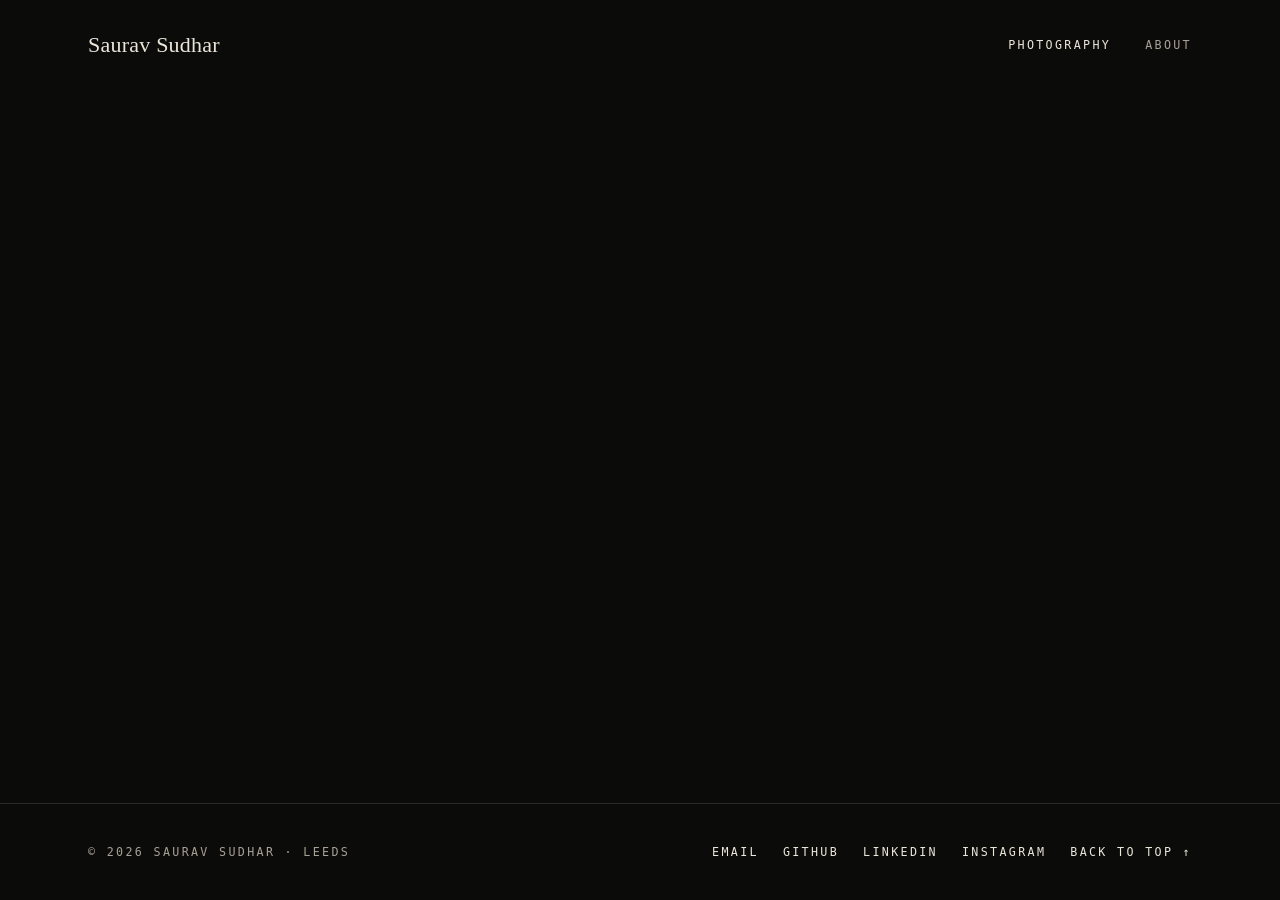
==== about/index.html @ b5a286f4 "feat(gallery): M1 foundation — dark gallery shells, Cloudinary images, data model; drop UPTIME pages" ====
<!DOCTYPE html>
<html lang="en">
<head>
  <meta charset="UTF-8" />
  <meta name="viewport" content="width=device-width, initial-scale=1.0, viewport-fit=cover" />

  <meta http-equiv="Content-Security-Policy" content="default-src 'self'; script-src 'self'; style-src 'self' https://fonts.googleapis.com; font-src https://fonts.gstatic.com; img-src 'self' data: https://res.cloudinary.com; connect-src 'none'; base-uri 'none'; form-action 'none'; object-src 'none'" />

  <title>About — Saurav Sudhar</title>
  <meta name="description" content="About Saurav Sudhar — software and infrastructure engineer at Lancashire Teaching Hospitals, based in Leeds." />
  <meta name="author" content="Saurav Sudhar" />
  <meta name="referrer" content="strict-origin-when-cross-origin" />
  <meta name="color-scheme" content="dark" />
  <meta name="theme-color" content="#0B0B0A" />

  <meta property="og:type" content="website" />
  <meta property="og:title" content="About — Saurav Sudhar" />
  <meta property="og:description" content="Software and infrastructure engineer in Leeds; photographer of landscape, architecture and light." />

  <link rel="icon" href="data:image/svg+xml,%3Csvg%20xmlns='http://www.w3.org/2000/svg'%20viewBox='0%200%2032%2032'%3E%3Crect%20width='32'%20height='32'%20fill='%230B0B0A'/%3E%3Ccircle%20cx='16'%20cy='16'%20r='7'%20fill='%23ECE6DA'/%3E%3C/svg%3E" />

  <link rel="preconnect" href="https://fonts.googleapis.com" />
  <link rel="preconnect" href="https://fonts.gstatic.com" crossorigin />
  <link rel="stylesheet" href="https://fonts.googleapis.com/css2?family=Cormorant+Garamond:ital,wght@0,300;0,400;1,300&amp;family=DM+Mono:wght@400&amp;display=swap" />
  <link rel="stylesheet" href="../css/styles.css" />

  <script src="../js/data.js"></script>
  <script type="module" src="../js/app.js"></script>
</head>

<body data-page="about">
  <noscript>
    <p class="noscript">This site renders its content with JavaScript. Reach me at
      <a href="mailto:sauravsnair99@gmail.com">sauravsnair99@gmail.com</a> or
      <a href="https://github.com/sauravscode" rel="noopener noreferrer">github.com/sauravscode</a>.</p>
  </noscript>

  <a class="skip-link" href="#main">Skip to content</a>

  <header class="site-head" id="site-head"></header>

  <main id="main" tabindex="-1">
    <section class="about" id="about-main" aria-label="About Saurav Sudhar"></section>
    <section class="work" id="work" aria-labelledby="work-title"></section>
    <section class="contact" id="contact" aria-labelledby="contact-title"></section>
  </main>

  <footer class="site-foot" id="site-foot"></footer>
</body>
</html>
---- css/styles.css ----
/* ============================================================================
   GALLERY — a simple, grand, image-led portfolio.

   Sections:
     TOKENS · RESET · TYPOGRAPHY · LAYOUT · HEADER · FOOTER · UTILITIES
     FOCUS · REDUCED MOTION
     HOME · PHOTOGRAPHY · LIGHTBOX · ABOUT   (filled by M2–M3)

   Stack: vanilla CSS, one stylesheet, no build step. The only inline styles
   are set from JS through element.style.setProperty (allowed by CSP); the HTML
   carries none.
   ========================================================================== */

/* ============================================================================
   TOKENS
   ========================================================================== */

:root {
  color-scheme: dark;

  --ground: #0B0B0A;
  --ink: #ECE6DA;
  --muted: #A8A196;
  --line: rgba(236, 230, 218, 0.14);
  --fallback: #151513;

  --font-serif: "Cormorant Garamond", "Times New Roman", Georgia, serif;
  --font-mono: "DM Mono", ui-monospace, SFMono-Regular, Menlo, monospace;

  --gutter: clamp(16px, 4vw, 48px);
  --wrap: 1200px;
  --measure: 640px;
  --ease: cubic-bezier(0.2, 0.6, 0.2, 1);
}

/* ============================================================================
   RESET
   ========================================================================== */

*,
*::before,
*::after {
  box-sizing: border-box;
}

* {
  margin: 0;
}

[hidden] {
  display: none !important;
}

html {
  -webkit-text-size-adjust: 100%;
  background: var(--ground);
  scroll-behavior: smooth;
}

body {
  display: flex;
  flex-direction: column;
  min-height: 100vh;
  background: var(--ground);
  color: var(--ink);
  font-family: var(--font-serif);
  font-size: clamp(1.25rem, 1.1rem + 0.4vw, 1.375rem);
  font-weight: 400;
  line-height: 1.6;
  -webkit-font-smoothing: antialiased;
  text-rendering: optimizeLegibility;
}

main {
  flex: 1 0 auto;
}

main:focus,
main:focus-visible {
  outline: none;
}

img,
svg,
video {
  display: block;
  max-width: 100%;
}

img {
  height: auto;
}

a {
  color: inherit;
  text-decoration-thickness: 1px;
  text-underline-offset: 0.18em;
}

ul,
ol {
  padding: 0;
  list-style: none;
}

button {
  padding: 0;
  border: 0;
  background: none;
  color: inherit;
  font: inherit;
  cursor: pointer;
}

::selection {
  background: var(--ink);
  color: var(--ground);
}

/* ============================================================================
   TYPOGRAPHY
   ========================================================================== */

h1,
h2,
h3,
h4,
h5,
h6 {
  font-family: var(--font-serif);
  font-weight: 300;
  line-height: 1.05;
  letter-spacing: -0.01em;
}

h1 {
  font-size: clamp(2.75rem, 6vw, 5rem);
}

.display {
  font-family: var(--font-serif);
  font-weight: 300;
  line-height: 1.02;
  letter-spacing: -0.01em;
}

.em,
em {
  font-style: italic;
  font-weight: 300;
}

/* The tiny letter-spaced uppercase line: captions, nav, labels. */
.mono {
  font-family: var(--font-mono);
  font-weight: 400;
  font-size: clamp(0.6875rem, 0.65rem + 0.1vw, 0.75rem);
  line-height: 1.4;
  letter-spacing: 0.2em;
  text-transform: uppercase;
}

/* ============================================================================
   LAYOUT
   ========================================================================== */

.wrap {
  width: 100%;
  max-width: var(--wrap);
  margin-inline: auto;
  padding-inline: var(--gutter);
}

.measure {
  max-width: var(--measure);
}

.page-head {
  padding-block: clamp(3.5rem, 11vh, 9rem) clamp(2.5rem, 7vh, 6rem);
}

.page-head h1 {
  margin-bottom: 1rem;
}

.page-sub {
  color: var(--muted);
}

/* ============================================================================
   HEADER
   ========================================================================== */

.site-head {
  position: relative;
  z-index: 20;
}

/* Over the home hero: no band, just type on the photograph. */
.site-head--overlay {
  position: absolute;
  inset: 0 0 auto 0;
}

.head-inner {
  display: flex;
  align-items: center;
  justify-content: space-between;
  gap: clamp(16px, 3vw, 40px);
  padding-block: clamp(18px, 3.2vw, 32px);
}

.wordmark {
  flex: 0 0 auto;
  font-family: var(--font-serif);
  font-weight: 400;
  font-size: clamp(1.1rem, 1rem + 0.5vw, 1.375rem);
  line-height: 1.2;
  letter-spacing: 0.01em;
  text-decoration: none;
  white-space: nowrap;
}

.nav {
  display: flex;
  flex: 0 0 auto;
  align-items: center;
  gap: clamp(16px, 3vw, 34px);
}

.nav-link {
  color: var(--ink);
  text-decoration: none;
  white-space: nowrap;
}

.nav-link[aria-current="page"] {
  color: var(--muted);
}

/* ============================================================================
   FOOTER
   ========================================================================== */

.site-foot {
  margin-top: clamp(4rem, 12vh, 9rem);
  border-top: 1px solid var(--line);
}

.foot-inner {
  display: flex;
  flex-wrap: wrap;
  align-items: center;
  justify-content: space-between;
  gap: 1rem clamp(1.5rem, 4vw, 3rem);
  padding-block: clamp(1.5rem, 4vw, 2.5rem);
}

.foot-meta {
  color: var(--muted);
}

.foot-links {
  display: flex;
  flex-wrap: wrap;
  align-items: center;
  gap: clamp(0.85rem, 2.2vw, 1.5rem);
}

.foot-link,
.foot-top {
  color: var(--ink);
  text-decoration: none;
}

.foot-link:hover,
.foot-link:focus-visible,
.foot-top:hover,
.foot-top:focus-visible {
  color: var(--muted);
}

/* ============================================================================
   UTILITIES
   ========================================================================== */

.visually-hidden {
  position: absolute !important;
  width: 1px;
  height: 1px;
  padding: 0;
  margin: -1px;
  overflow: hidden;
  clip: rect(0 0 0 0);
  clip-path: inset(50%);
  white-space: nowrap;
  border: 0;
}

.skip-link {
  position: absolute;
  top: 0;
  left: var(--gutter);
  z-index: 100;
  padding: 0.75rem 1rem;
  background: var(--ink);
  color: var(--ground);
  font-family: var(--font-mono);
  font-size: 0.75rem;
  letter-spacing: 0.18em;
  text-transform: uppercase;
  text-decoration: none;
  transform: translateY(-120%);
}

.skip-link:focus {
  transform: translateY(0);
}

.noscript {
  padding: 1rem var(--gutter);
  font-family: var(--font-mono);
  font-size: 0.75rem;
  line-height: 1.6;
  letter-spacing: 0.08em;
}

.reveal {
  opacity: 0;
  transform: translateY(10px);
  transition:
    opacity 600ms var(--ease),
    transform 600ms var(--ease);
}

.reveal.is-in {
  opacity: 1;
  transform: none;
}

/* A photo that failed to load leaves its parent as a quiet tile. */
.is-imgless {
  background-color: var(--fallback);
}

/* ============================================================================
   FOCUS
   ========================================================================== */

:where(a, button, [tabindex]):focus-visible {
  outline: 1px solid var(--ink);
  outline-offset: 3px;
}

/* ============================================================================
   REDUCED MOTION
   ========================================================================== */

@media (prefers-reduced-motion: reduce) {
  html {
    scroll-behavior: auto;
  }

  *,
  *::before,
  *::after {
    animation: none !important;
    transition: none !important;
    scroll-behavior: auto !important;
  }

  .reveal {
    opacity: 1;
    transform: none;
  }
}

/* ============================================================================
   HOME — hero and panels (M2)
   ========================================================================== */

/* ============================================================================
   PHOTOGRAPHY — masonry grid (M3)
   ========================================================================== */

/* ============================================================================
   LIGHTBOX — viewer (M3)
   ========================================================================== */

/* ============================================================================
   ABOUT — portrait, work, contact (M3)
   ========================================================================== */
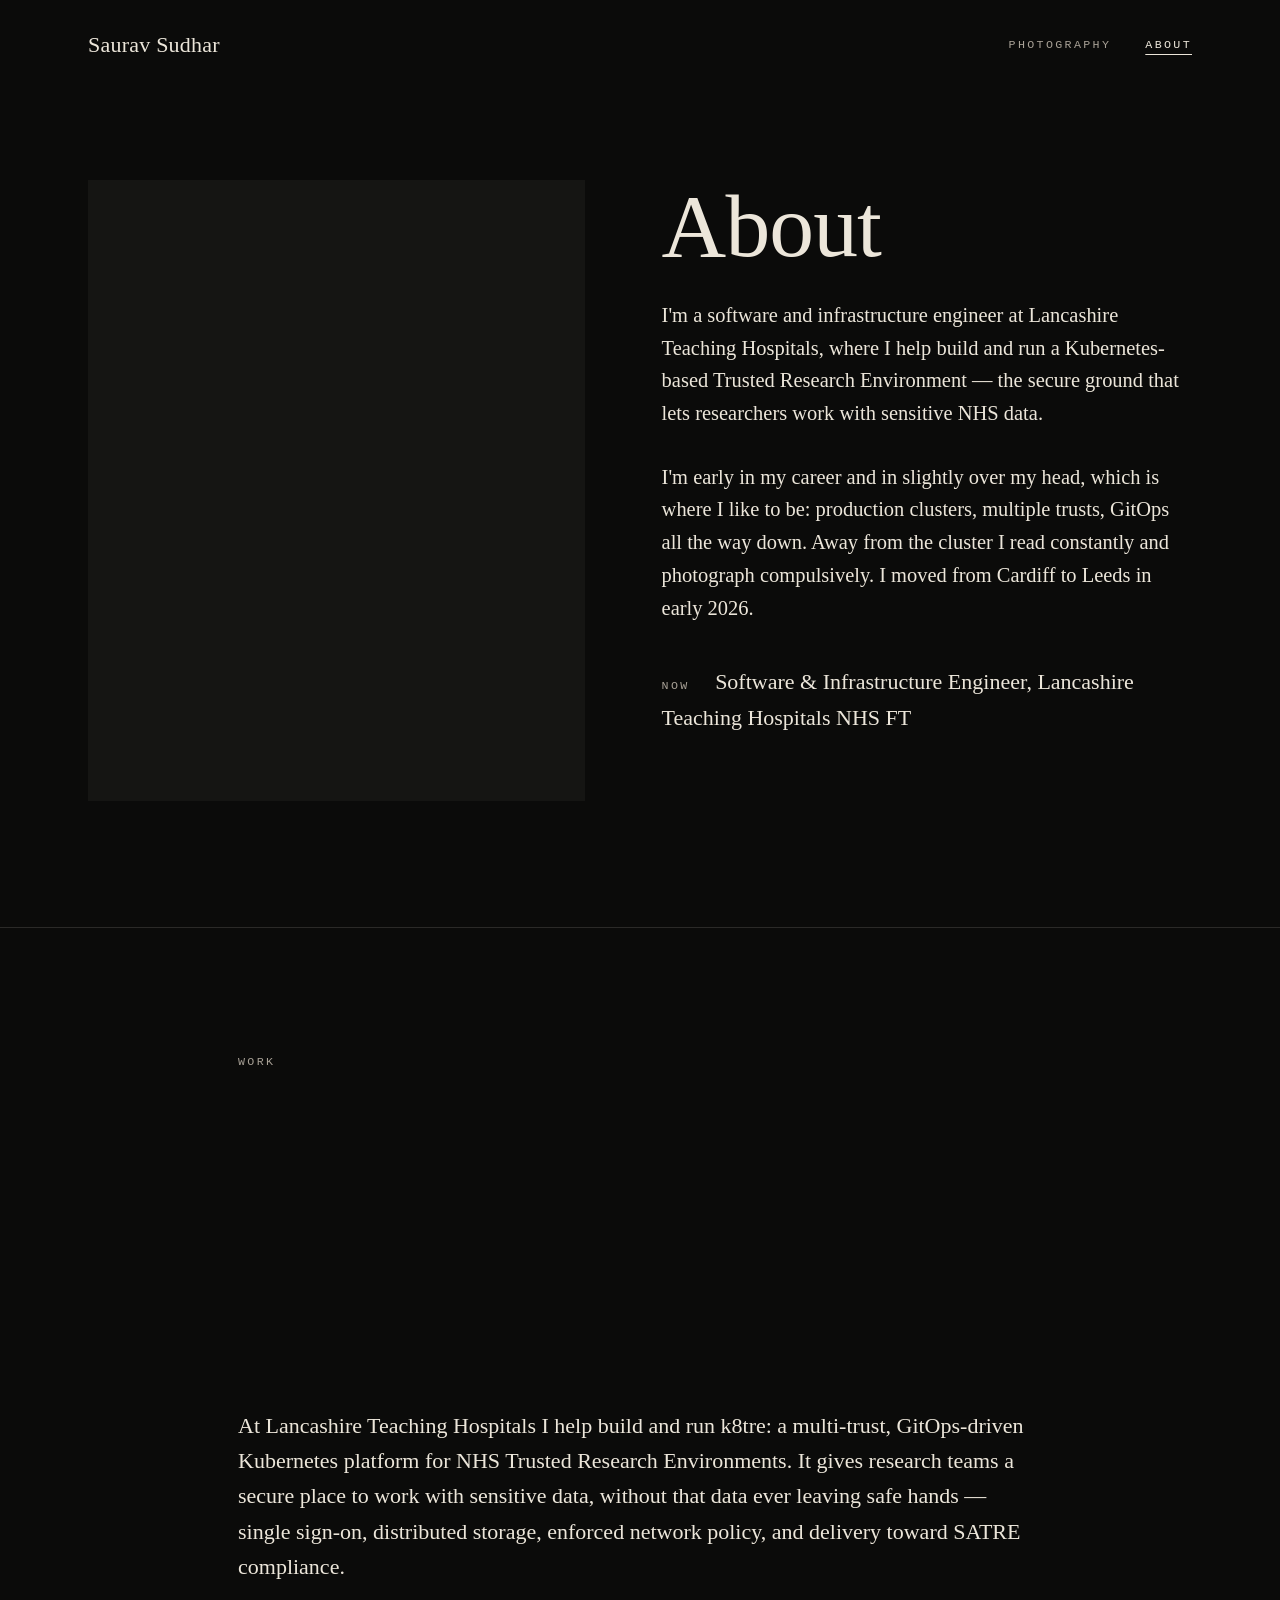
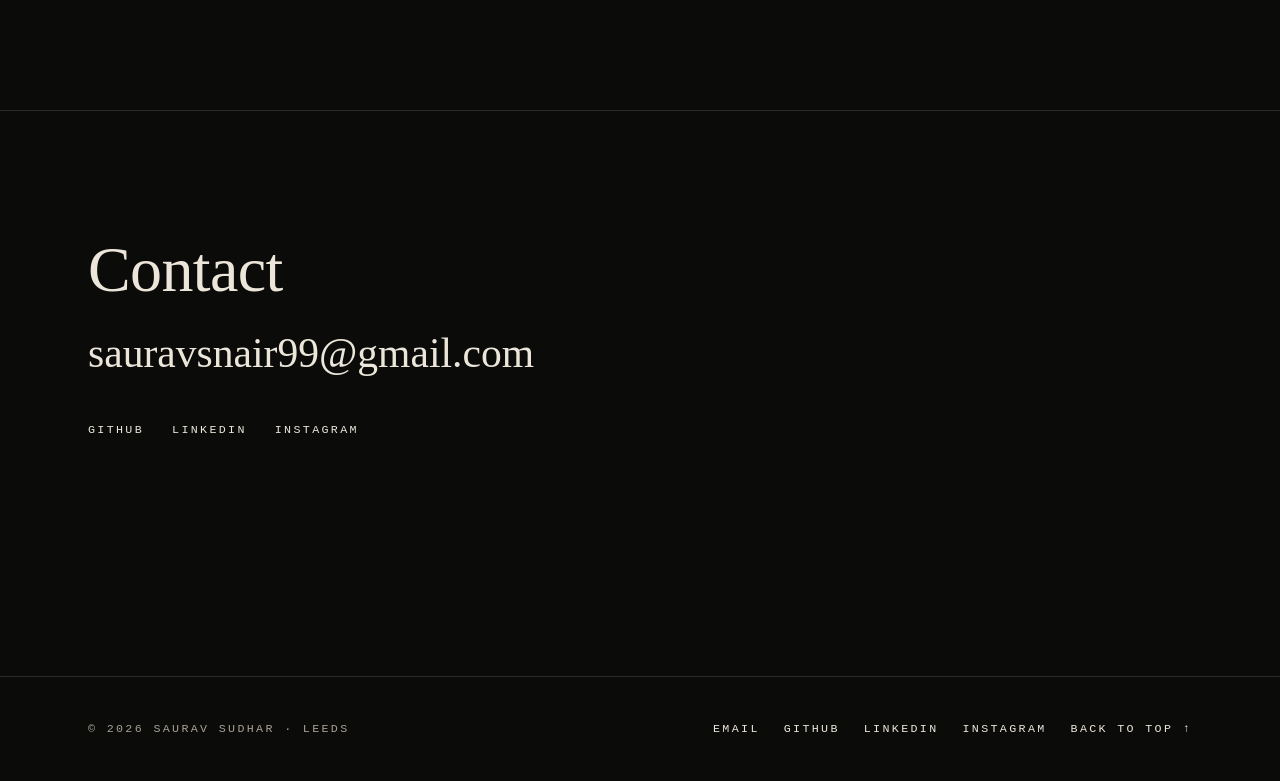
==== commit f4f2a484: "feat(gallery): glen landing image, sharp hero on phones, social previews Co-Authored-By: Claude Opus" ====
--- a/about/index.html
+++ b/about/index.html
@@ -16,11 +16,19 @@
   <meta property="og:type" content="website" />
   <meta property="og:title" content="About — Saurav Sudhar" />
   <meta property="og:description" content="Software and infrastructure engineer in Leeds; photographer of landscape, architecture and light." />
+  <meta property="og:image" content="https://res.cloudinary.com/loqdzgcd/image/upload/f_jpg,q_auto,c_fill,g_auto,w_1200,h_630/DSC_0429" />
+  <meta property="og:image:width" content="1200" />
+  <meta property="og:image:height" content="630" />
+  <meta property="og:image:alt" content="A car on a winding road through a highland glen beneath mountains at sunset" />
+  <meta name="twitter:card" content="summary_large_image" />
+  <meta name="twitter:title" content="About — Saurav Sudhar" />
+  <meta name="twitter:description" content="Software and infrastructure engineer in Leeds; photographer of landscape, architecture and light." />
 
   <link rel="icon" href="data:image/svg+xml,%3Csvg%20xmlns='http://www.w3.org/2000/svg'%20viewBox='0%200%2032%2032'%3E%3Crect%20width='32'%20height='32'%20fill='%230B0B0A'/%3E%3Ccircle%20cx='16'%20cy='16'%20r='7'%20fill='%23ECE6DA'/%3E%3C/svg%3E" />
 
   <link rel="preconnect" href="https://fonts.googleapis.com" />
   <link rel="preconnect" href="https://fonts.gstatic.com" crossorigin />
+  <link rel="preconnect" href="https://res.cloudinary.com" crossorigin />
   <link rel="stylesheet" href="https://fonts.googleapis.com/css2?family=Cormorant+Garamond:ital,wght@0,300;0,400;1,300&amp;family=DM+Mono:wght@400&amp;display=swap" />
   <link rel="stylesheet" href="../css/styles.css" />
 
--- a/css/styles.css
+++ b/css/styles.css
@@ -229,13 +229,36 @@
 }
 
 .nav-link {
-  color: var(--ink);
+  color: var(--muted);
   text-decoration: none;
   white-space: nowrap;
 }
 
+.nav-link:hover,
+.nav-link:focus-visible,
 .nav-link[aria-current="page"] {
-  color: var(--muted);
+  color: var(--ink);
+}
+
+.nav-link[aria-current="page"] {
+  text-decoration: underline;
+  text-decoration-thickness: 1px;
+  text-underline-offset: 0.5em;
+}
+
+/* Over the home hero there is no current link; every nav link reads bright. */
+.site-head--overlay .nav-link {
+  color: var(--ink);
+}
+
+/* On the home hero the ivory wordmark and nav sit on a bright sky; the same
+   soft halo as the tagline keeps them legible without a visible box. */
+.site-head--overlay .wordmark,
+.site-head--overlay .nav-link {
+  text-shadow:
+    0 0 2px rgba(0, 0, 0, 0.9),
+    0 1px 3px rgba(0, 0, 0, 0.8),
+    0 2px 18px rgba(0, 0, 0, 0.85);
 }
 
 /* ============================================================================
@@ -278,6 +301,45 @@
 .foot-top:hover,
 .foot-top:focus-visible {
   color: var(--muted);
+}
+
+/* ============================================================================
+   TOUCH TARGETS
+   ----------------------------------------------------------------------------
+   Every nav/contact link is at least 24×24px (WCAG target size), and on touch
+   screens the primary links grow to 44px tall. Height is added with padding so
+   the inline-flex labels stay centred and each row keeps its alignment. The
+   visible type size is untouched.
+   ========================================================================== */
+
+.wordmark,
+.nav-link,
+.foot-link,
+.foot-top,
+.contact-social,
+.page-sub-link {
+  display: inline-flex;
+  align-items: center;
+  min-height: 24px;
+}
+
+.nav-link,
+.foot-link,
+.foot-top,
+.contact-social,
+.page-sub-link {
+  min-width: 24px;
+}
+
+@media (pointer: coarse) {
+  .nav-link,
+  .foot-link,
+  .contact-social,
+  .page-sub-link {
+    /* 44px tap target: the mono line-height (1.4em) plus symmetric padding,
+       centred by the base inline-flex + align-items:center. */
+    padding-block: calc((44px - 1.4em) / 2);
+  }
 }
 
 /* ============================================================================
@@ -373,20 +435,647 @@
     opacity: 1;
     transform: none;
   }
+
+  /* M2: the hero photograph appears at once; no settle zoom. */
+  .hero-img {
+    opacity: 1;
+    animation: none;
+    transform: none;
+  }
+
+  .panel:hover .panel-img,
+  .panel:focus-visible .panel-img {
+    transform: none;
+  }
+
+  /* M3: gallery photos appear at once; the hover caption snaps instead of fading. */
+  .shot-img {
+    opacity: 1;
+  }
 }
 
 /* ============================================================================
    HOME — hero and panels (M2)
    ========================================================================== */
 
+/* ---- hero ------------------------------------------------------------------ */
+
+.hero {
+  position: relative;
+  height: 100svh;
+  min-height: 560px;
+  overflow: hidden;
+  background: var(--ground);
+
+  /* Same horizontal frame as the header's .wrap (max-width 1200px centred,
+     inset by the gutter), so the hero name and Scroll cue line up with the
+     wordmark and nav at ≥ 640px. Below that the frame collapses to the gutter. */
+  --frame: max(var(--gutter), calc((100vw - var(--wrap)) / 2 + var(--gutter)));
+}
+
+/* No resolvable image: keep the plain ground, never a fallback tile. */
+.hero.is-imgless {
+  background: var(--ground);
+}
+
+.hero-img {
+  position: absolute;
+  inset: 0;
+  z-index: 0;
+  width: 100%;
+  height: 100%;
+  object-fit: cover;
+  opacity: 0;
+  transition: opacity 1.2s ease;
+}
+
+/* One-time "settle": the photograph eases from a slight zoom to true scale as
+   it fades in. Runs once on load, never loops. The hero has overflow:hidden,
+   so the scaled image never causes a scrollbar. */
+@keyframes hero-settle {
+  from {
+    transform: scale(1.06);
+  }
+  to {
+    transform: scale(1);
+  }
+}
+
+.hero-img.is-loaded {
+  opacity: 1;
+  animation: hero-settle 2.4s cubic-bezier(0.2, 0.6, 0.2, 1) both;
+}
+
+.hero-scrim {
+  position: absolute;
+  inset: 0;
+  z-index: 1;
+  pointer-events: none;
+  background:
+    linear-gradient(to bottom, rgba(0, 0, 0, 0.45), transparent 22%),
+    linear-gradient(to top, rgba(0, 0, 0, 0.9) 0%, rgba(0, 0, 0, 0.7) 14%, rgba(0, 0, 0, 0.25) 34%, transparent 55%);
+}
+
+.hero-content {
+  position: absolute;
+  left: var(--frame);
+  right: var(--frame);
+  bottom: 0;
+  z-index: 2;
+  padding: 0 0 clamp(28px, 5vh, 56px);
+}
+
+.hero-name {
+  margin: 0;
+  font-size: clamp(3.5rem, 11vw, 10rem);
+  font-weight: 300;
+  line-height: 0.9;
+  letter-spacing: -0.01em;
+  color: var(--ink);
+}
+
+/* Text over a photograph: a soft dark halo keeps the small caps legible over
+   any part of any image (bright lights included), without a visible box. */
+.hero-tagline,
+.hero-cue {
+  text-shadow:
+    0 0 2px rgba(0, 0, 0, 0.9),
+    0 1px 3px rgba(0, 0, 0, 0.8),
+    0 2px 18px rgba(0, 0, 0, 0.85);
+}
+
+.hero-tagline {
+  margin-top: 0;
+  font-size: clamp(0.8125rem, 1vw, 0.9375rem);
+  letter-spacing: 0.24em;
+  text-transform: uppercase;
+  color: #fff;
+}
+
+.hero-cue {
+  position: absolute;
+  right: var(--frame);
+  bottom: clamp(28px, 5vh, 56px);
+  z-index: 2;
+  display: inline-flex;
+  align-items: center;
+  gap: 0.75rem;
+  font-size: clamp(0.75rem, 0.9vw, 0.8125rem);
+  letter-spacing: 0.24em;
+  text-transform: uppercase;
+  text-decoration: none;
+  color: #fff;
+}
+
+.hero-cue::after {
+  content: "";
+  width: 1px;
+  height: 48px;
+  background: #fff;
+  box-shadow: 0 0 6px rgba(0, 0, 0, 0.9);
+}
+
+/* ---- panels ---------------------------------------------------------------- */
+
+.panels {
+  display: grid;
+  grid-template-columns: repeat(3, 1fr);
+  gap: 1px;
+  background: var(--ground);
+}
+
+.panel {
+  position: relative;
+  display: flex;
+  align-items: flex-end;
+  justify-content: center;
+  min-height: 85vh;
+  overflow: hidden;
+  text-decoration: none;
+  color: var(--ink);
+}
+
+.panel-media {
+  position: absolute;
+  inset: 0;
+  z-index: 0;
+}
+
+.panel-media.is-imgless {
+  background: var(--fallback);
+}
+
+.panel-img {
+  width: 100%;
+  height: 100%;
+  object-fit: cover;
+  transition: transform 1.2s var(--ease);
+}
+
+.panel-scrim {
+  position: absolute;
+  inset: 0;
+  z-index: 1;
+  pointer-events: none;
+  background: linear-gradient(to top, rgba(0, 0, 0, 0.6), transparent 60%);
+}
+
+.panel-text {
+  position: absolute;
+  left: 0;
+  right: 0;
+  top: auto;
+  bottom: clamp(64px, 12vh, 120px);
+  z-index: 2;
+  padding: 0 var(--gutter);
+  text-align: center;
+}
+
+.panel-title {
+  margin: 0;
+  font-size: clamp(2rem, 3.6vw, 3.25rem);
+  font-weight: 300;
+  line-height: 1.05;
+  letter-spacing: -0.01em;
+  color: var(--ink);
+}
+
+.panel-caption {
+  max-width: min(34ch, 86%);
+  margin: 0.75rem auto 0;
+  line-height: 1.6;
+  min-height: calc(2 * 1.6em);
+  color: var(--ink);
+}
+
+.panel:hover .panel-img,
+.panel:focus-visible .panel-img {
+  transform: scale(1.04);
+}
+
+.panel:focus-visible {
+  outline: 1px solid var(--ink);
+  outline-offset: -6px;
+}
+
+/* ---- hero + panels on small screens --------------------------------------- */
+
+@media (max-width: 899.98px) {
+  .panels {
+    grid-template-columns: 1fr;
+  }
+
+  .panel {
+    min-height: 70svh;
+  }
+}
+
+@media (max-width: 639.98px) {
+  .hero-content {
+    text-align: center;
+  }
+
+  .hero-cue {
+    display: none;
+  }
+}
+
 /* ============================================================================
    PHOTOGRAPHY — masonry grid (M3)
    ========================================================================== */
 
+/* The count + Instagram line under the page title. */
+.page-sub a {
+  color: var(--ink);
+  text-decoration: underline;
+  text-underline-offset: 0.22em;
+}
+
+.gallery-empty {
+  font-family: var(--font-serif);
+  font-style: italic;
+  font-weight: 300;
+  font-size: 1.5rem;
+  line-height: 1.4;
+  color: var(--muted);
+  text-align: center;
+  padding-block: clamp(4rem, 14vh, 8rem);
+}
+
+/* CSS-column masonry: 1 col < 640, 2 cols 640–1099, 3 cols ≥ 1100. */
+.masonry {
+  column-count: 1;
+  column-gap: clamp(16px, 2.4vw, 32px);
+}
+
+.masonry-item {
+  break-inside: avoid;
+  margin-bottom: clamp(16px, 2.4vw, 32px);
+}
+
+@media (min-width: 640px) {
+  .masonry {
+    column-count: 2;
+  }
+}
+
+@media (min-width: 1100px) {
+  .masonry {
+    column-count: 3;
+  }
+}
+
+/* Each photograph is a button that opens the lightbox. */
+.shot {
+  position: relative;
+  display: block;
+  width: 100%;
+  overflow: hidden;
+  text-align: left;
+}
+
+.shot-frame {
+  position: relative;
+  display: block;
+  width: 100%;
+  aspect-ratio: var(--ratio, 1.5);
+  overflow: hidden;
+  background: var(--fallback);
+}
+
+.shot-img {
+  width: 100%;
+  height: 100%;
+  object-fit: cover;
+  opacity: 0;
+  transition: opacity 600ms var(--ease);
+}
+
+.shot-img.is-loaded {
+  opacity: 1;
+}
+
+/* Caption: tiny mono line on a small scrim, shown on hover/focus. On touch
+   devices (no hover) it is always visible. */
+.shot-cap {
+  position: absolute;
+  left: 0;
+  right: 0;
+  bottom: 0;
+  z-index: 1;
+  padding: 2rem 1rem 0.75rem;
+  background: linear-gradient(to top, rgba(0, 0, 0, 0.6), transparent);
+  color: var(--ink);
+  font-size: 11px;
+  letter-spacing: 0.2em;
+  opacity: 0;
+  transition: opacity 400ms ease;
+}
+
+.shot:hover .shot-cap,
+.shot:focus-visible .shot-cap {
+  opacity: 1;
+}
+
+@media (hover: none) {
+  .shot-cap {
+    opacity: 1;
+  }
+}
+
 /* ============================================================================
    LIGHTBOX — viewer (M3)
    ========================================================================== */
 
+/* Scroll lock: added to <html> while the viewer is open. */
+html.is-locked {
+  overflow: hidden;
+}
+
+.lightbox {
+  position: fixed;
+  inset: 0;
+  z-index: 50;
+  display: flex;
+  align-items: center;
+  justify-content: center;
+  padding: clamp(16px, 3vw, 32px);
+  background: rgb(8, 8, 7);
+}
+
+.lb-figure {
+  display: flex;
+  flex-direction: column;
+  align-items: center;
+  gap: 1rem;
+  max-width: 92vw;
+  max-height: 88vh;
+  margin: 0;
+}
+
+.lb-figure {
+  position: relative;
+}
+
+/* The frame keeps the photo's shape while it loads (--lb-ratio is set from
+   data), so switching photos never collapses or jumps the layout. */
+#lb-img {
+  aspect-ratio: var(--lb-ratio, 1.5);
+  width: min(92vw, calc(82vh * var(--lb-ratio, 1.5)));
+  height: auto;
+  max-width: 92vw;
+  max-height: 82vh;
+  object-fit: contain;
+  opacity: 1;
+  transition: opacity 0.35s ease;
+}
+
+#lb-img.is-loading {
+  opacity: 0;
+  transition: none;
+}
+
+/* A quiet "Loading" in the centre of the reserved frame. */
+.lightbox.is-loading .lb-figure::before {
+  content: "Loading";
+  position: absolute;
+  top: calc(50% - 1.5rem);
+  left: 50%;
+  transform: translate(-50%, -50%);
+  font-family: var(--font-mono);
+  font-size: 11px;
+  letter-spacing: 0.24em;
+  text-transform: uppercase;
+  color: var(--muted);
+}
+
+.lb-cap {
+  text-align: center;
+  color: var(--ink);
+  font-size: 11px;
+  letter-spacing: 0.2em;
+}
+
+.lb-count {
+  margin-left: 2.5em;
+}
+
+.lb-close,
+.lb-prev,
+.lb-next {
+  position: absolute;
+  z-index: 1;
+  display: inline-flex;
+  align-items: center;
+  justify-content: center;
+  min-width: 44px;
+  min-height: 44px;
+  color: var(--ink);
+  font-size: 11px;
+  letter-spacing: 0.2em;
+  text-transform: uppercase;
+}
+
+.lb-close {
+  top: clamp(16px, 3vw, 32px);
+  right: clamp(16px, 3vw, 32px);
+}
+
+.lb-prev {
+  left: clamp(16px, 3vw, 32px);
+  top: 50%;
+  transform: translateY(-50%);
+}
+
+.lb-next {
+  right: clamp(16px, 3vw, 32px);
+  top: 50%;
+  transform: translateY(-50%);
+}
+
+/* On small screens Prev/Next move to the bottom corners. */
+@media (max-width: 639.98px) {
+  .lb-prev {
+    top: auto;
+    bottom: 16px;
+    left: 16px;
+    transform: none;
+  }
+
+  .lb-next {
+    top: auto;
+    bottom: 16px;
+    right: 16px;
+    transform: none;
+  }
+}
+
 /* ============================================================================
    ABOUT — portrait, work, contact (M3)
    ========================================================================== */
+
+#work,
+#contact {
+  scroll-margin-top: 24px;
+}
+
+/* M3 fix: end the portrait + text block well above the #work hairline. */
+#about-main {
+  padding-bottom: clamp(80px, 14vh, 160px);
+}
+
+/* ---- portrait + text ------------------------------------------------------ */
+
+.about-grid {
+  display: grid;
+  grid-template-columns: minmax(0, 45%) minmax(0, 55%);
+  gap: clamp(32px, 6vw, 96px);
+  align-items: start;
+  padding-top: clamp(48px, 10vh, 120px);
+}
+
+.about-photo {
+  position: relative;
+  aspect-ratio: 4 / 5;
+  overflow: hidden;
+  background: var(--fallback);
+}
+
+.about-img {
+  width: 100%;
+  height: 100%;
+  object-fit: cover;
+}
+
+.about-text {
+  min-width: 0;
+}
+
+.about-title {
+  margin: 0 0 clamp(1.5rem, 3vh, 2.5rem);
+  font-size: clamp(3rem, 7vw, 6rem);
+  font-weight: 300;
+}
+
+.about-para {
+  margin: 0 0 1.5em;
+  max-width: 34em;
+  font-size: clamp(1.2rem, 1.6vw, 1.375rem);
+  line-height: 1.6;
+}
+
+.about-now {
+  margin-top: 2.5rem;
+  color: var(--ink);
+}
+
+.about-now-label {
+  margin-right: 1.25rem;
+  color: var(--muted);
+}
+
+@media (max-width: 899.98px) {
+  .about-grid {
+    grid-template-columns: 1fr;
+    gap: clamp(32px, 6vw, 64px);
+  }
+
+  .about-photo {
+    width: 100%;
+    max-height: 70svh;
+  }
+
+  /* A missing portrait never dominates a stacked page. */
+  .about-photo.is-imgless {
+    display: none;
+  }
+}
+
+/* ---- work pause ----------------------------------------------------------- */
+
+.measure-wide {
+  max-width: 900px;
+  margin-inline: auto;
+}
+
+.work {
+  padding-block: clamp(80px, 14vh, 160px);
+  border-top: 1px solid var(--line);
+}
+
+.section-label {
+  color: var(--muted);
+}
+
+.quote {
+  margin: clamp(2rem, 5vh, 4rem) 0 0;
+}
+
+.quote-text {
+  margin: 0;
+  font-family: var(--font-serif);
+  font-style: italic;
+  font-weight: 300;
+  font-size: clamp(2rem, 5vw, 3.75rem);
+  line-height: 1.15;
+  letter-spacing: -0.01em;
+  color: var(--ink);
+}
+
+.quote-cite {
+  margin-top: 1.5rem;
+  color: var(--muted);
+}
+
+.work-text {
+  max-width: 38em;
+  margin-top: clamp(2rem, 5vh, 3.5rem);
+  color: var(--ink);
+}
+
+/* ---- contact -------------------------------------------------------------- */
+
+.contact {
+  padding-block: clamp(80px, 14vh, 160px);
+  border-top: 1px solid var(--line);
+}
+
+.contact-title {
+  margin: 0;
+  font-size: clamp(2.5rem, 5vw, 4rem);
+  font-weight: 300;
+}
+
+.contact-email {
+  display: inline-block;
+  margin-top: 1.75rem;
+  font-family: var(--font-serif);
+  font-weight: 300;
+  font-size: clamp(1.5rem, 3.4vw, 2.6rem);
+  line-height: 1.15;
+  color: var(--ink);
+  text-decoration: none;
+}
+
+.contact-email:hover,
+.contact-email:focus-visible {
+  text-decoration: underline;
+  text-underline-offset: 0.2em;
+}
+
+.contact-socials {
+  display: flex;
+  flex-wrap: wrap;
+  gap: 28px;
+  margin-top: 2.5rem;
+}
+
+.contact-social {
+  color: var(--ink);
+  text-decoration: none;
+}
+
+.contact-social:hover,
+.contact-social:focus-visible {
+  color: var(--muted);
+}
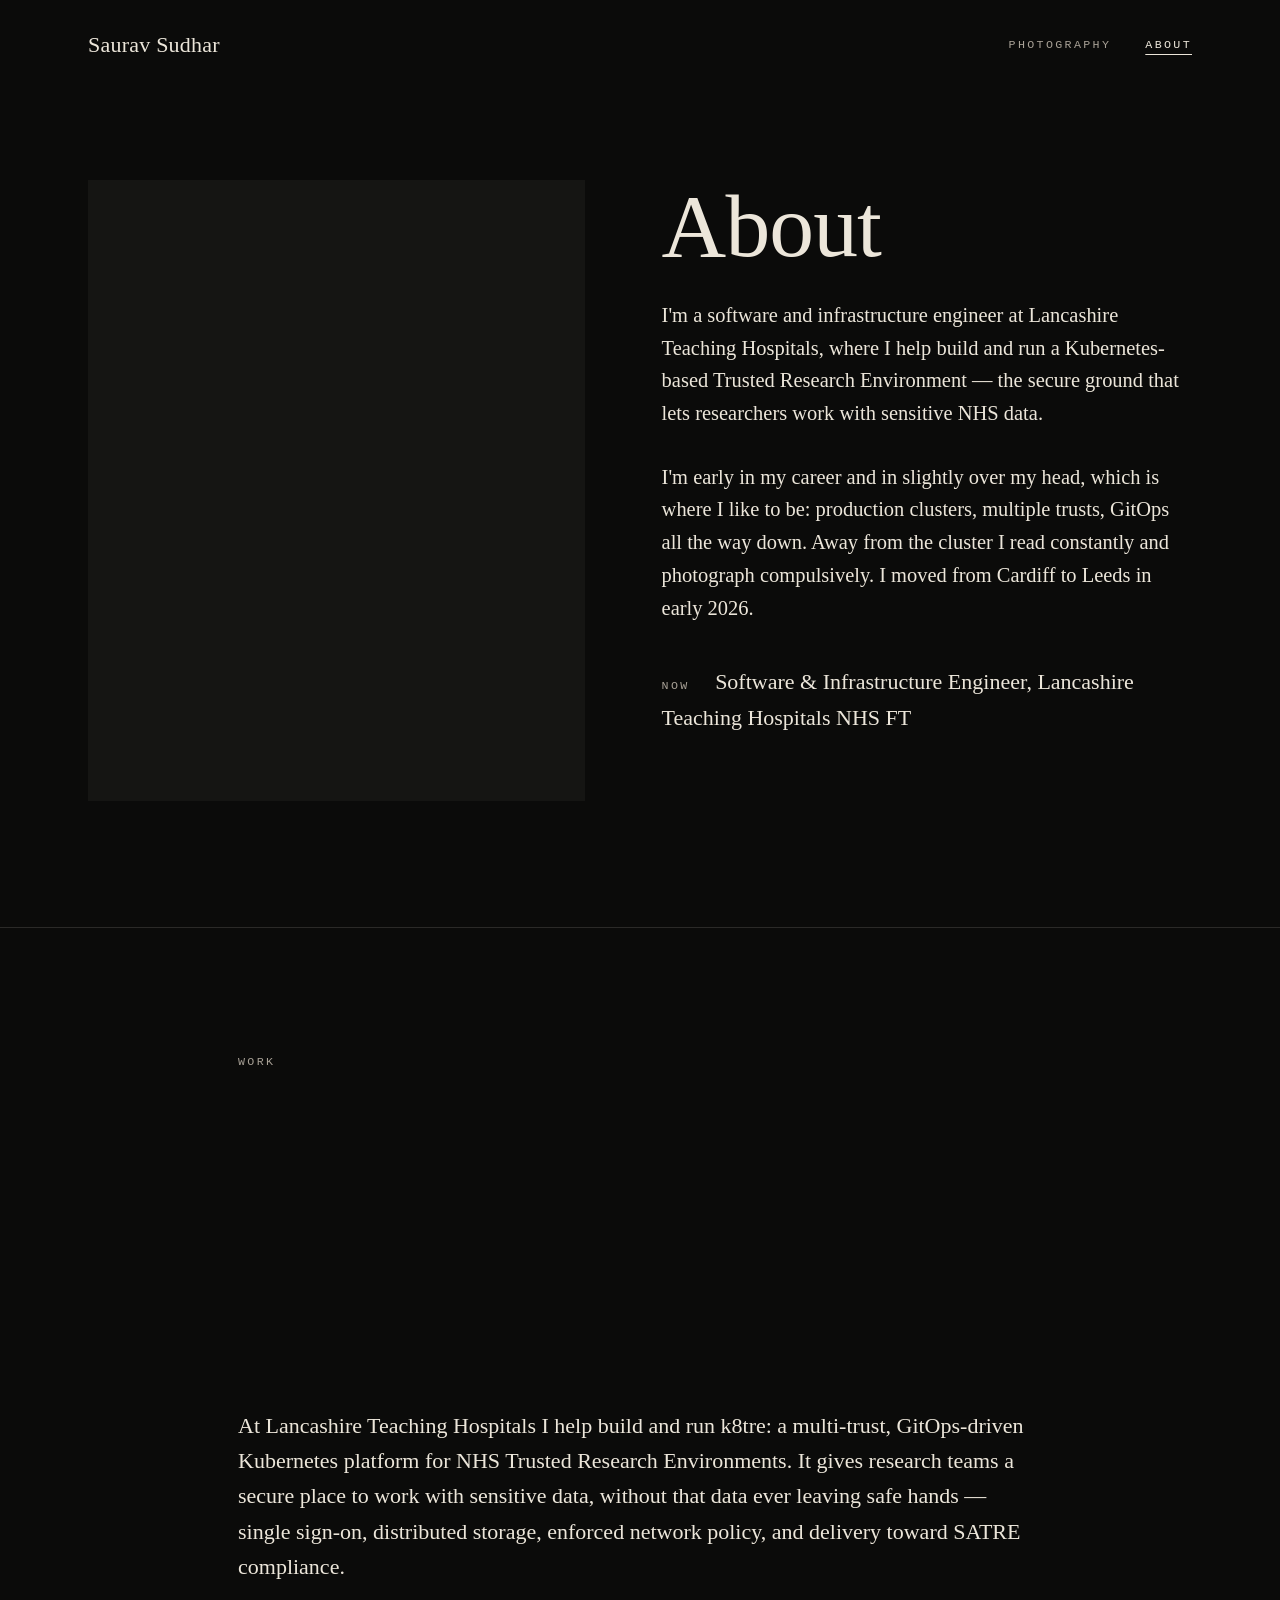
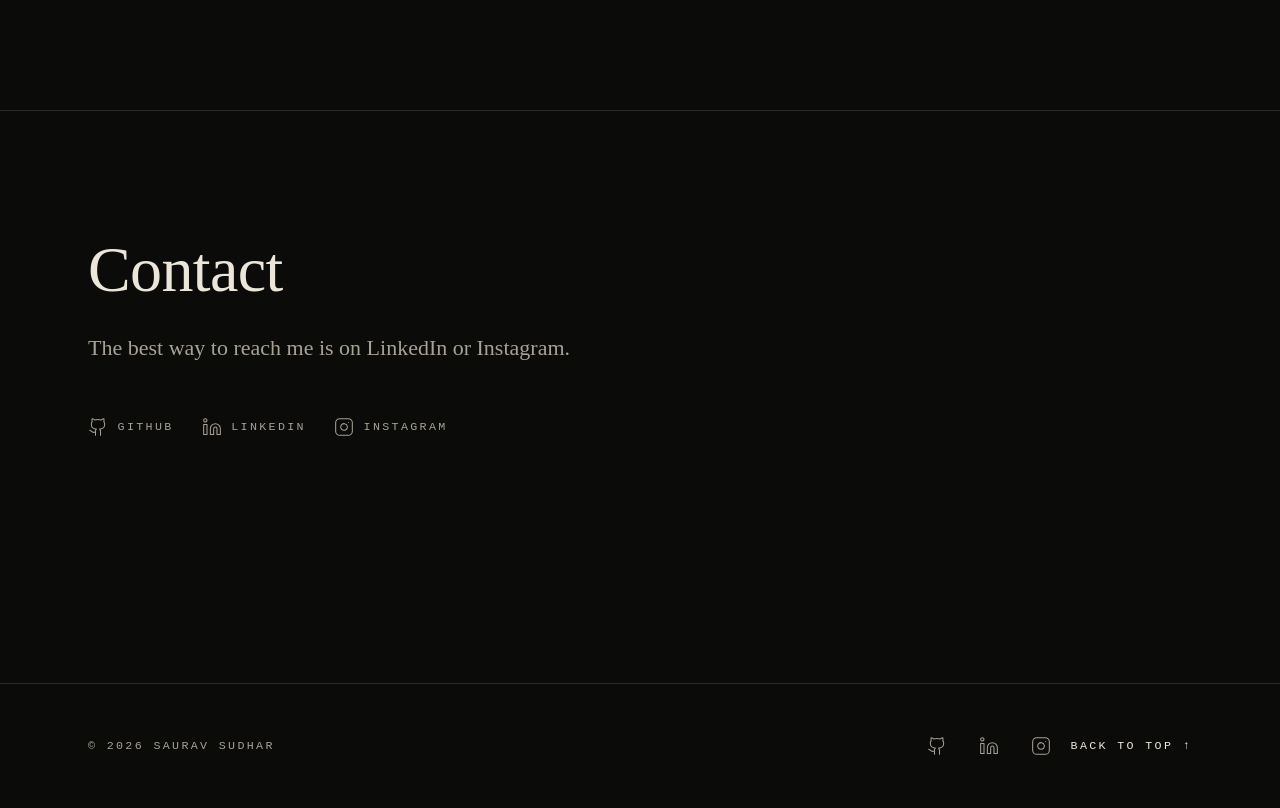
==== commit b57bc9b8: "feat: remove email and location, fix LinkedIn URL, add line social icons, Work panel photo Co-Author" ====
--- a/about/index.html
+++ b/about/index.html
@@ -38,9 +38,9 @@
 
 <body data-page="about">
   <noscript>
-    <p class="noscript">This site renders its content with JavaScript. Reach me at
-      <a href="mailto:sauravsnair99@gmail.com">sauravsnair99@gmail.com</a> or
-      <a href="https://github.com/sauravscode" rel="noopener noreferrer">github.com/sauravscode</a>.</p>
+    <p class="noscript">This site renders its content with JavaScript. Find me on
+      <a href="https://www.linkedin.com/in/sauravsnair/" rel="noopener noreferrer">LinkedIn</a> or
+      <a href="https://github.com/sauravscode" rel="noopener noreferrer">GitHub</a>.</p>
   </noscript>
 
   <a class="skip-link" href="#main">Skip to content</a>
--- a/css/styles.css
+++ b/css/styles.css
@@ -287,17 +287,30 @@
   display: flex;
   flex-wrap: wrap;
   align-items: center;
-  gap: clamp(0.85rem, 2.2vw, 1.5rem);
-}
-
-.foot-link,
+  gap: 8px;
+}
+
+.foot-social {
+  display: inline-flex;
+  align-items: center;
+  justify-content: center;
+  min-width: 44px;
+  min-height: 44px;
+  color: var(--muted);
+  text-decoration: none;
+  transition: color 0.3s;
+}
+
+.foot-social:hover,
+.foot-social:focus-visible {
+  color: var(--ink);
+}
+
 .foot-top {
   color: var(--ink);
   text-decoration: none;
 }
 
-.foot-link:hover,
-.foot-link:focus-visible,
 .foot-top:hover,
 .foot-top:focus-visible {
   color: var(--muted);
@@ -448,7 +461,8 @@
     transform: none;
   }
 
-  /* M3: gallery photos appear at once; the hover caption snaps instead of fading. */
+  /* M3: gallery photos appear at once; no hover zoom (see the no-preference
+     query in the PHOTOGRAPHY section). */
   .shot-img {
     opacity: 1;
   }
@@ -681,7 +695,7 @@
 }
 
 /* ============================================================================
-   PHOTOGRAPHY — masonry grid (M3)
+   PHOTOGRAPHY — editorial grid (M3)
    ========================================================================== */
 
 /* The count + Instagram line under the page title. */
@@ -702,35 +716,37 @@
   padding-block: clamp(4rem, 14vh, 8rem);
 }
 
-/* CSS-column masonry: 1 col < 640, 2 cols 640–1099, 3 cols ≥ 1100. */
-.masonry {
-  column-count: 1;
-  column-gap: clamp(16px, 2.4vw, 32px);
-}
-
-.masonry-item {
-  break-inside: avoid;
-  margin-bottom: clamp(16px, 2.4vw, 32px);
-}
-
-@media (min-width: 640px) {
-  .masonry {
-    column-count: 2;
-  }
-}
-
-@media (min-width: 1100px) {
-  .masonry {
-    column-count: 3;
-  }
-}
-
-/* Each photograph is a button that opens the lightbox. */
+/* Editorial grid: 1 col under 900px, 2 cols at 900px and up; a trailing odd
+   photo spans the full row so the grid never ends ragged. */
+.gallery-grid {
+  display: grid;
+  grid-template-columns: 1fr;
+  column-gap: clamp(20px, 3vw, 40px);
+  row-gap: clamp(20px, 3vw, 40px);
+  align-items: start;
+}
+
+@media (min-width: 900px) {
+  .gallery-grid {
+    grid-template-columns: repeat(2, 1fr);
+  }
+
+  /* Pair up photos at a shared shape so frames and captions in a row align.
+     Feature items keep their natural --ratio. */
+  .gallery-item:not(.gallery-item--feature) .shot-frame {
+    aspect-ratio: 8 / 5;
+  }
+}
+
+.gallery-item--feature {
+  grid-column: 1 / -1;
+}
+
+/* Each photograph is a button that opens the lightbox: the image frame first,
+   the always-visible caption below it. */
 .shot {
-  position: relative;
   display: block;
   width: 100%;
-  overflow: hidden;
   text-align: left;
 }
 
@@ -748,39 +764,30 @@
   height: 100%;
   object-fit: cover;
   opacity: 0;
-  transition: opacity 600ms var(--ease);
+  transition: opacity 600ms var(--ease), transform 0.8s var(--ease);
 }
 
 .shot-img.is-loaded {
   opacity: 1;
 }
 
-/* Caption: tiny mono line on a small scrim, shown on hover/focus. On touch
-   devices (no hover) it is always visible. */
+/* Subtle hover/focus zoom on the image only, clipped by the frame's overflow.
+   Disabled entirely under reduced motion. */
+@media (prefers-reduced-motion: no-preference) {
+  .shot:hover .shot-img,
+  .shot:focus-visible .shot-img {
+    transform: scale(1.02);
+  }
+}
+
+/* Caption: quiet mono line, always visible below the frame. */
 .shot-cap {
-  position: absolute;
-  left: 0;
-  right: 0;
-  bottom: 0;
-  z-index: 1;
-  padding: 2rem 1rem 0.75rem;
-  background: linear-gradient(to top, rgba(0, 0, 0, 0.6), transparent);
-  color: var(--ink);
+  display: block;
+  margin-top: 12px;
+  color: var(--muted);
   font-size: 11px;
   letter-spacing: 0.2em;
-  opacity: 0;
-  transition: opacity 400ms ease;
-}
-
-.shot:hover .shot-cap,
-.shot:focus-visible .shot-cap {
   opacity: 1;
-}
-
-@media (hover: none) {
-  .shot-cap {
-    opacity: 1;
-  }
 }
 
 /* ============================================================================
@@ -835,6 +842,13 @@
   transition: none;
 }
 
+/* Horizontal swipes drive prev/next, so let the browser keep only vertical
+   panning on the figure and image. (The page is scroll-locked anyway.) */
+.lb-figure,
+#lb-img {
+  touch-action: pan-y;
+}
+
 /* A quiet "Loading" in the centre of the reserved frame. */
 .lightbox.is-loading .lb-figure::before {
   content: "Loading";
@@ -1046,21 +1060,12 @@
   font-weight: 300;
 }
 
-.contact-email {
-  display: inline-block;
+.contact-lede {
+  font-family: var(--font-serif);
+  color: var(--muted);
+  max-width: 34em;
   margin-top: 1.75rem;
-  font-family: var(--font-serif);
-  font-weight: 300;
-  font-size: clamp(1.5rem, 3.4vw, 2.6rem);
-  line-height: 1.15;
-  color: var(--ink);
-  text-decoration: none;
-}
-
-.contact-email:hover,
-.contact-email:focus-visible {
-  text-decoration: underline;
-  text-underline-offset: 0.2em;
+  margin-bottom: 1.5rem;
 }
 
 .contact-socials {
@@ -1071,11 +1076,23 @@
 }
 
 .contact-social {
-  color: var(--ink);
+  display: inline-flex;
+  align-items: center;
+  gap: 0.6rem;
+  min-width: 44px;
+  min-height: 44px;
+  color: var(--muted);
   text-decoration: none;
+  transition: color 0.3s;
 }
 
 .contact-social:hover,
 .contact-social:focus-visible {
-  color: var(--muted);
-}
+  color: var(--ink);
+}
+
+.social-icon {
+  width: 20px;
+  height: 20px;
+  flex: none;
+}
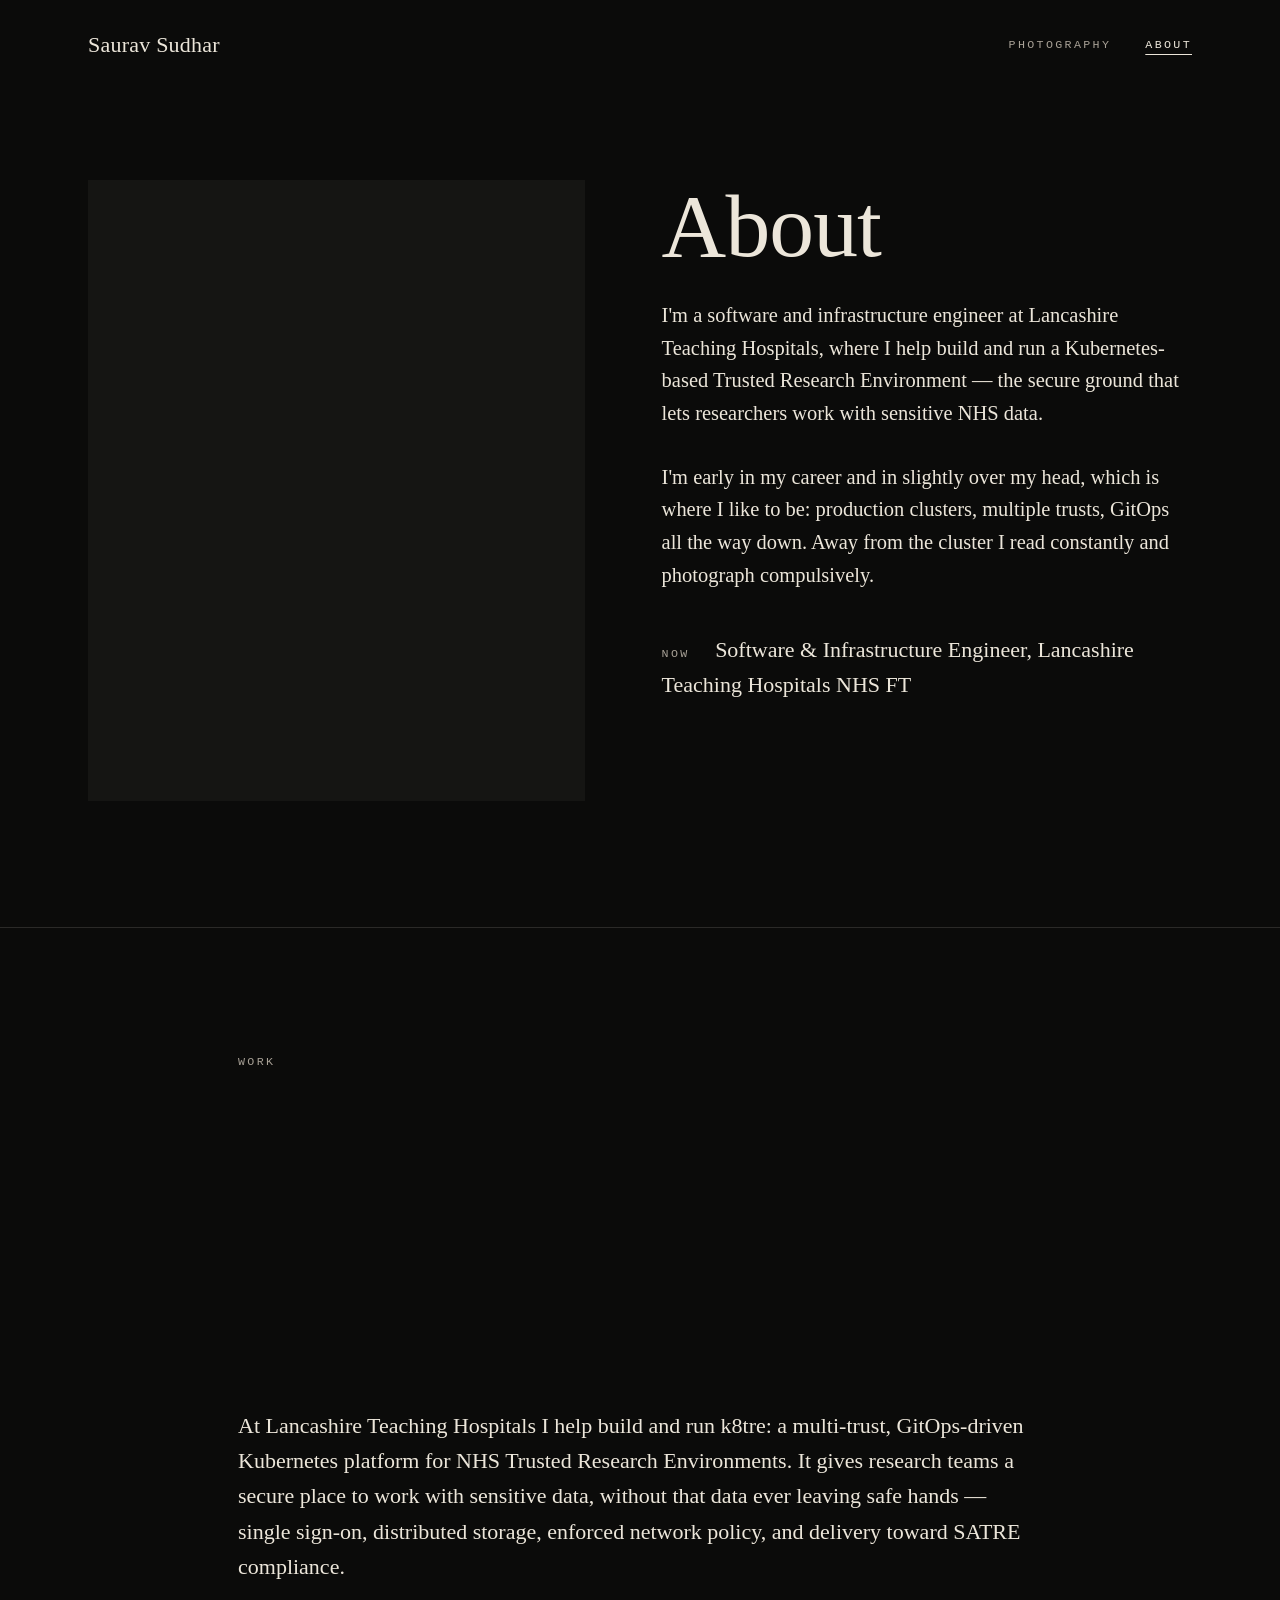
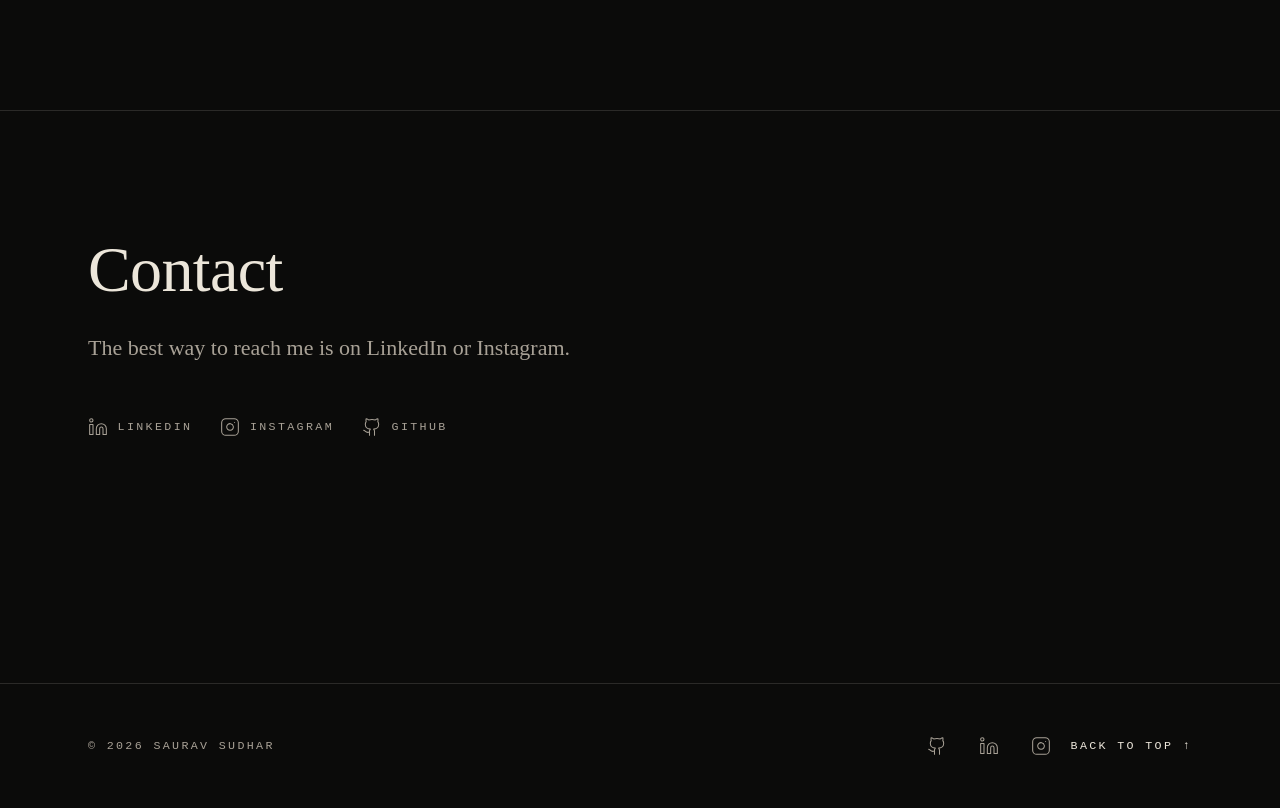
==== commit acafef65: "chore: strip code comments, remove location and dev scripts from the published site Co-Authored-By: " ====
--- a/about/index.html
+++ b/about/index.html
@@ -7,7 +7,7 @@
   <meta http-equiv="Content-Security-Policy" content="default-src 'self'; script-src 'self'; style-src 'self' https://fonts.googleapis.com; font-src https://fonts.gstatic.com; img-src 'self' data: https://res.cloudinary.com; connect-src 'none'; base-uri 'none'; form-action 'none'; object-src 'none'" />
 
   <title>About — Saurav Sudhar</title>
-  <meta name="description" content="About Saurav Sudhar — software and infrastructure engineer at Lancashire Teaching Hospitals, based in Leeds." />
+  <meta name="description" content="About Saurav Sudhar — software and infrastructure engineer at Lancashire Teaching Hospitals." />
   <meta name="author" content="Saurav Sudhar" />
   <meta name="referrer" content="strict-origin-when-cross-origin" />
   <meta name="color-scheme" content="dark" />
@@ -15,14 +15,14 @@
 
   <meta property="og:type" content="website" />
   <meta property="og:title" content="About — Saurav Sudhar" />
-  <meta property="og:description" content="Software and infrastructure engineer in Leeds; photographer of landscape, architecture and light." />
+  <meta property="og:description" content="Software and infrastructure engineer; photographer of landscape, architecture and light." />
   <meta property="og:image" content="https://res.cloudinary.com/loqdzgcd/image/upload/f_jpg,q_auto,c_fill,g_auto,w_1200,h_630/DSC_0429" />
   <meta property="og:image:width" content="1200" />
   <meta property="og:image:height" content="630" />
   <meta property="og:image:alt" content="A car on a winding road through a highland glen beneath mountains at sunset" />
   <meta name="twitter:card" content="summary_large_image" />
   <meta name="twitter:title" content="About — Saurav Sudhar" />
-  <meta name="twitter:description" content="Software and infrastructure engineer in Leeds; photographer of landscape, architecture and light." />
+  <meta name="twitter:description" content="Software and infrastructure engineer; photographer of landscape, architecture and light." />
 
   <link rel="icon" href="data:image/svg+xml,%3Csvg%20xmlns='http://www.w3.org/2000/svg'%20viewBox='0%200%2032%2032'%3E%3Crect%20width='32'%20height='32'%20fill='%230B0B0A'/%3E%3Ccircle%20cx='16'%20cy='16'%20r='7'%20fill='%23ECE6DA'/%3E%3C/svg%3E" />
 
--- a/css/styles.css
+++ b/css/styles.css
@@ -1,20 +1,3 @@
-/* ============================================================================
-   GALLERY — a simple, grand, image-led portfolio.
-
-   Sections:
-     TOKENS · RESET · TYPOGRAPHY · LAYOUT · HEADER · FOOTER · UTILITIES
-     FOCUS · REDUCED MOTION
-     HOME · PHOTOGRAPHY · LIGHTBOX · ABOUT   (filled by M2–M3)
-
-   Stack: vanilla CSS, one stylesheet, no build step. The only inline styles
-   are set from JS through element.style.setProperty (allowed by CSP); the HTML
-   carries none.
-   ========================================================================== */
-
-/* ============================================================================
-   TOKENS
-   ========================================================================== */
-
 :root {
   color-scheme: dark;
 
@@ -32,10 +15,6 @@
   --measure: 640px;
   --ease: cubic-bezier(0.2, 0.6, 0.2, 1);
 }
-
-/* ============================================================================
-   RESET
-   ========================================================================== */
 
 *,
 *::before,
@@ -116,10 +95,6 @@
   background: var(--ink);
   color: var(--ground);
 }
-
-/* ============================================================================
-   TYPOGRAPHY
-   ========================================================================== */
 
 h1,
 h2,
@@ -150,7 +125,6 @@
   font-weight: 300;
 }
 
-/* The tiny letter-spaced uppercase line: captions, nav, labels. */
 .mono {
   font-family: var(--font-mono);
   font-weight: 400;
@@ -160,10 +134,6 @@
   text-transform: uppercase;
 }
 
-/* ============================================================================
-   LAYOUT
-   ========================================================================== */
-
 .wrap {
   width: 100%;
   max-width: var(--wrap);
@@ -187,16 +157,11 @@
   color: var(--muted);
 }
 
-/* ============================================================================
-   HEADER
-   ========================================================================== */
-
 .site-head {
   position: relative;
   z-index: 20;
 }
 
-/* Over the home hero: no band, just type on the photograph. */
 .site-head--overlay {
   position: absolute;
   inset: 0 0 auto 0;
@@ -246,13 +211,10 @@
   text-underline-offset: 0.5em;
 }
 
-/* Over the home hero there is no current link; every nav link reads bright. */
 .site-head--overlay .nav-link {
   color: var(--ink);
 }
 
-/* On the home hero the ivory wordmark and nav sit on a bright sky; the same
-   soft halo as the tagline keeps them legible without a visible box. */
 .site-head--overlay .wordmark,
 .site-head--overlay .nav-link {
   text-shadow:
@@ -261,10 +223,6 @@
     0 2px 18px rgba(0, 0, 0, 0.85);
 }
 
-/* ============================================================================
-   FOOTER
-   ========================================================================== */
-
 .site-foot {
   margin-top: clamp(4rem, 12vh, 9rem);
   border-top: 1px solid var(--line);
@@ -315,15 +273,6 @@
 .foot-top:focus-visible {
   color: var(--muted);
 }
-
-/* ============================================================================
-   TOUCH TARGETS
-   ----------------------------------------------------------------------------
-   Every nav/contact link is at least 24×24px (WCAG target size), and on touch
-   screens the primary links grow to 44px tall. Height is added with padding so
-   the inline-flex labels stay centred and each row keeps its alignment. The
-   visible type size is untouched.
-   ========================================================================== */
 
 .wordmark,
 .nav-link,
@@ -349,15 +298,9 @@
   .foot-link,
   .contact-social,
   .page-sub-link {
-    /* 44px tap target: the mono line-height (1.4em) plus symmetric padding,
-       centred by the base inline-flex + align-items:center. */
     padding-block: calc((44px - 1.4em) / 2);
   }
 }
-
-/* ============================================================================
-   UTILITIES
-   ========================================================================== */
 
 .visually-hidden {
   position: absolute !important;
@@ -413,23 +356,14 @@
   transform: none;
 }
 
-/* A photo that failed to load leaves its parent as a quiet tile. */
 .is-imgless {
   background-color: var(--fallback);
 }
-
-/* ============================================================================
-   FOCUS
-   ========================================================================== */
 
 :where(a, button, [tabindex]):focus-visible {
   outline: 1px solid var(--ink);
   outline-offset: 3px;
 }
-
-/* ============================================================================
-   REDUCED MOTION
-   ========================================================================== */
 
 @media (prefers-reduced-motion: reduce) {
   html {
@@ -449,7 +383,6 @@
     transform: none;
   }
 
-  /* M2: the hero photograph appears at once; no settle zoom. */
   .hero-img {
     opacity: 1;
     animation: none;
@@ -461,18 +394,10 @@
     transform: none;
   }
 
-  /* M3: gallery photos appear at once; no hover zoom (see the no-preference
-     query in the PHOTOGRAPHY section). */
   .shot-img {
     opacity: 1;
   }
 }
-
-/* ============================================================================
-   HOME — hero and panels (M2)
-   ========================================================================== */
-
-/* ---- hero ------------------------------------------------------------------ */
 
 .hero {
   position: relative;
@@ -481,13 +406,9 @@
   overflow: hidden;
   background: var(--ground);
 
-  /* Same horizontal frame as the header's .wrap (max-width 1200px centred,
-     inset by the gutter), so the hero name and Scroll cue line up with the
-     wordmark and nav at ≥ 640px. Below that the frame collapses to the gutter. */
   --frame: max(var(--gutter), calc((100vw - var(--wrap)) / 2 + var(--gutter)));
 }
 
-/* No resolvable image: keep the plain ground, never a fallback tile. */
 .hero.is-imgless {
   background: var(--ground);
 }
@@ -503,9 +424,6 @@
   transition: opacity 1.2s ease;
 }
 
-/* One-time "settle": the photograph eases from a slight zoom to true scale as
-   it fades in. Runs once on load, never loops. The hero has overflow:hidden,
-   so the scaled image never causes a scrollbar. */
 @keyframes hero-settle {
   from {
     transform: scale(1.06);
@@ -548,8 +466,6 @@
   color: var(--ink);
 }
 
-/* Text over a photograph: a soft dark halo keeps the small caps legible over
-   any part of any image (bright lights included), without a visible box. */
 .hero-tagline,
 .hero-cue {
   text-shadow:
@@ -588,8 +504,6 @@
   background: #fff;
   box-shadow: 0 0 6px rgba(0, 0, 0, 0.9);
 }
-
-/* ---- panels ---------------------------------------------------------------- */
 
 .panels {
   display: grid;
@@ -672,8 +586,6 @@
   outline-offset: -6px;
 }
 
-/* ---- hero + panels on small screens --------------------------------------- */
-
 @media (max-width: 899.98px) {
   .panels {
     grid-template-columns: 1fr;
@@ -694,11 +606,6 @@
   }
 }
 
-/* ============================================================================
-   PHOTOGRAPHY — editorial grid (M3)
-   ========================================================================== */
-
-/* The count + Instagram line under the page title. */
 .page-sub a {
   color: var(--ink);
   text-decoration: underline;
@@ -716,8 +623,6 @@
   padding-block: clamp(4rem, 14vh, 8rem);
 }
 
-/* Editorial grid: 1 col under 900px, 2 cols at 900px and up; a trailing odd
-   photo spans the full row so the grid never ends ragged. */
 .gallery-grid {
   display: grid;
   grid-template-columns: 1fr;
@@ -731,8 +636,6 @@
     grid-template-columns: repeat(2, 1fr);
   }
 
-  /* Pair up photos at a shared shape so frames and captions in a row align.
-     Feature items keep their natural --ratio. */
   .gallery-item:not(.gallery-item--feature) .shot-frame {
     aspect-ratio: 8 / 5;
   }
@@ -742,8 +645,6 @@
   grid-column: 1 / -1;
 }
 
-/* Each photograph is a button that opens the lightbox: the image frame first,
-   the always-visible caption below it. */
 .shot {
   display: block;
   width: 100%;
@@ -771,8 +672,6 @@
   opacity: 1;
 }
 
-/* Subtle hover/focus zoom on the image only, clipped by the frame's overflow.
-   Disabled entirely under reduced motion. */
 @media (prefers-reduced-motion: no-preference) {
   .shot:hover .shot-img,
   .shot:focus-visible .shot-img {
@@ -780,7 +679,6 @@
   }
 }
 
-/* Caption: quiet mono line, always visible below the frame. */
 .shot-cap {
   display: block;
   margin-top: 12px;
@@ -790,11 +688,6 @@
   opacity: 1;
 }
 
-/* ============================================================================
-   LIGHTBOX — viewer (M3)
-   ========================================================================== */
-
-/* Scroll lock: added to <html> while the viewer is open. */
 html.is-locked {
   overflow: hidden;
 }
@@ -824,8 +717,6 @@
   position: relative;
 }
 
-/* The frame keeps the photo's shape while it loads (--lb-ratio is set from
-   data), so switching photos never collapses or jumps the layout. */
 #lb-img {
   aspect-ratio: var(--lb-ratio, 1.5);
   width: min(92vw, calc(82vh * var(--lb-ratio, 1.5)));
@@ -842,14 +733,11 @@
   transition: none;
 }
 
-/* Horizontal swipes drive prev/next, so let the browser keep only vertical
-   panning on the figure and image. (The page is scroll-locked anyway.) */
 .lb-figure,
 #lb-img {
   touch-action: pan-y;
 }
 
-/* A quiet "Loading" in the centre of the reserved frame. */
 .lightbox.is-loading .lb-figure::before {
   content: "Loading";
   position: absolute;
@@ -907,7 +795,6 @@
   transform: translateY(-50%);
 }
 
-/* On small screens Prev/Next move to the bottom corners. */
 @media (max-width: 639.98px) {
   .lb-prev {
     top: auto;
@@ -924,21 +811,14 @@
   }
 }
 
-/* ============================================================================
-   ABOUT — portrait, work, contact (M3)
-   ========================================================================== */
-
 #work,
 #contact {
   scroll-margin-top: 24px;
 }
 
-/* M3 fix: end the portrait + text block well above the #work hairline. */
 #about-main {
   padding-bottom: clamp(80px, 14vh, 160px);
 }
-
-/* ---- portrait + text ------------------------------------------------------ */
 
 .about-grid {
   display: grid;
@@ -999,13 +879,10 @@
     max-height: 70svh;
   }
 
-  /* A missing portrait never dominates a stacked page. */
   .about-photo.is-imgless {
     display: none;
   }
 }
-
-/* ---- work pause ----------------------------------------------------------- */
 
 .measure-wide {
   max-width: 900px;
@@ -1047,8 +924,6 @@
   color: var(--ink);
 }
 
-/* ---- contact -------------------------------------------------------------- */
-
 .contact {
   padding-block: clamp(80px, 14vh, 160px);
   border-top: 1px solid var(--line);
